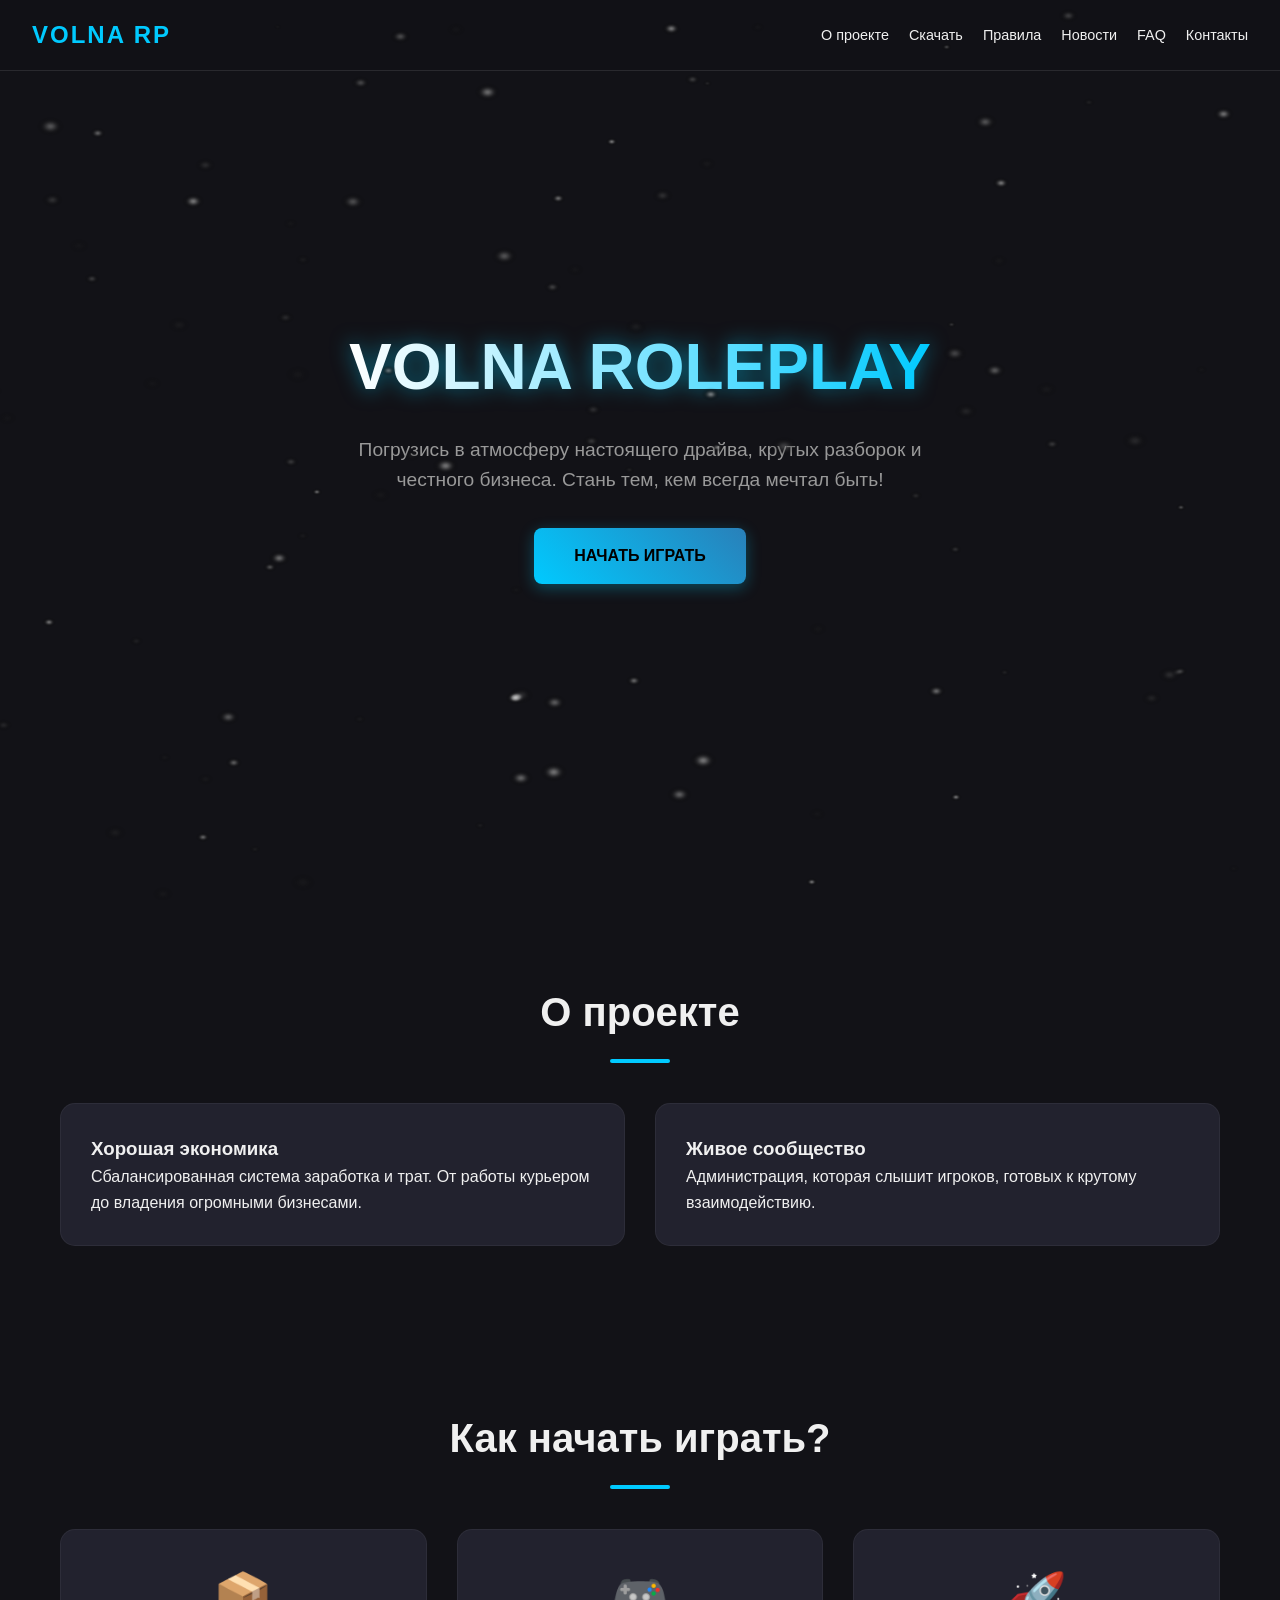
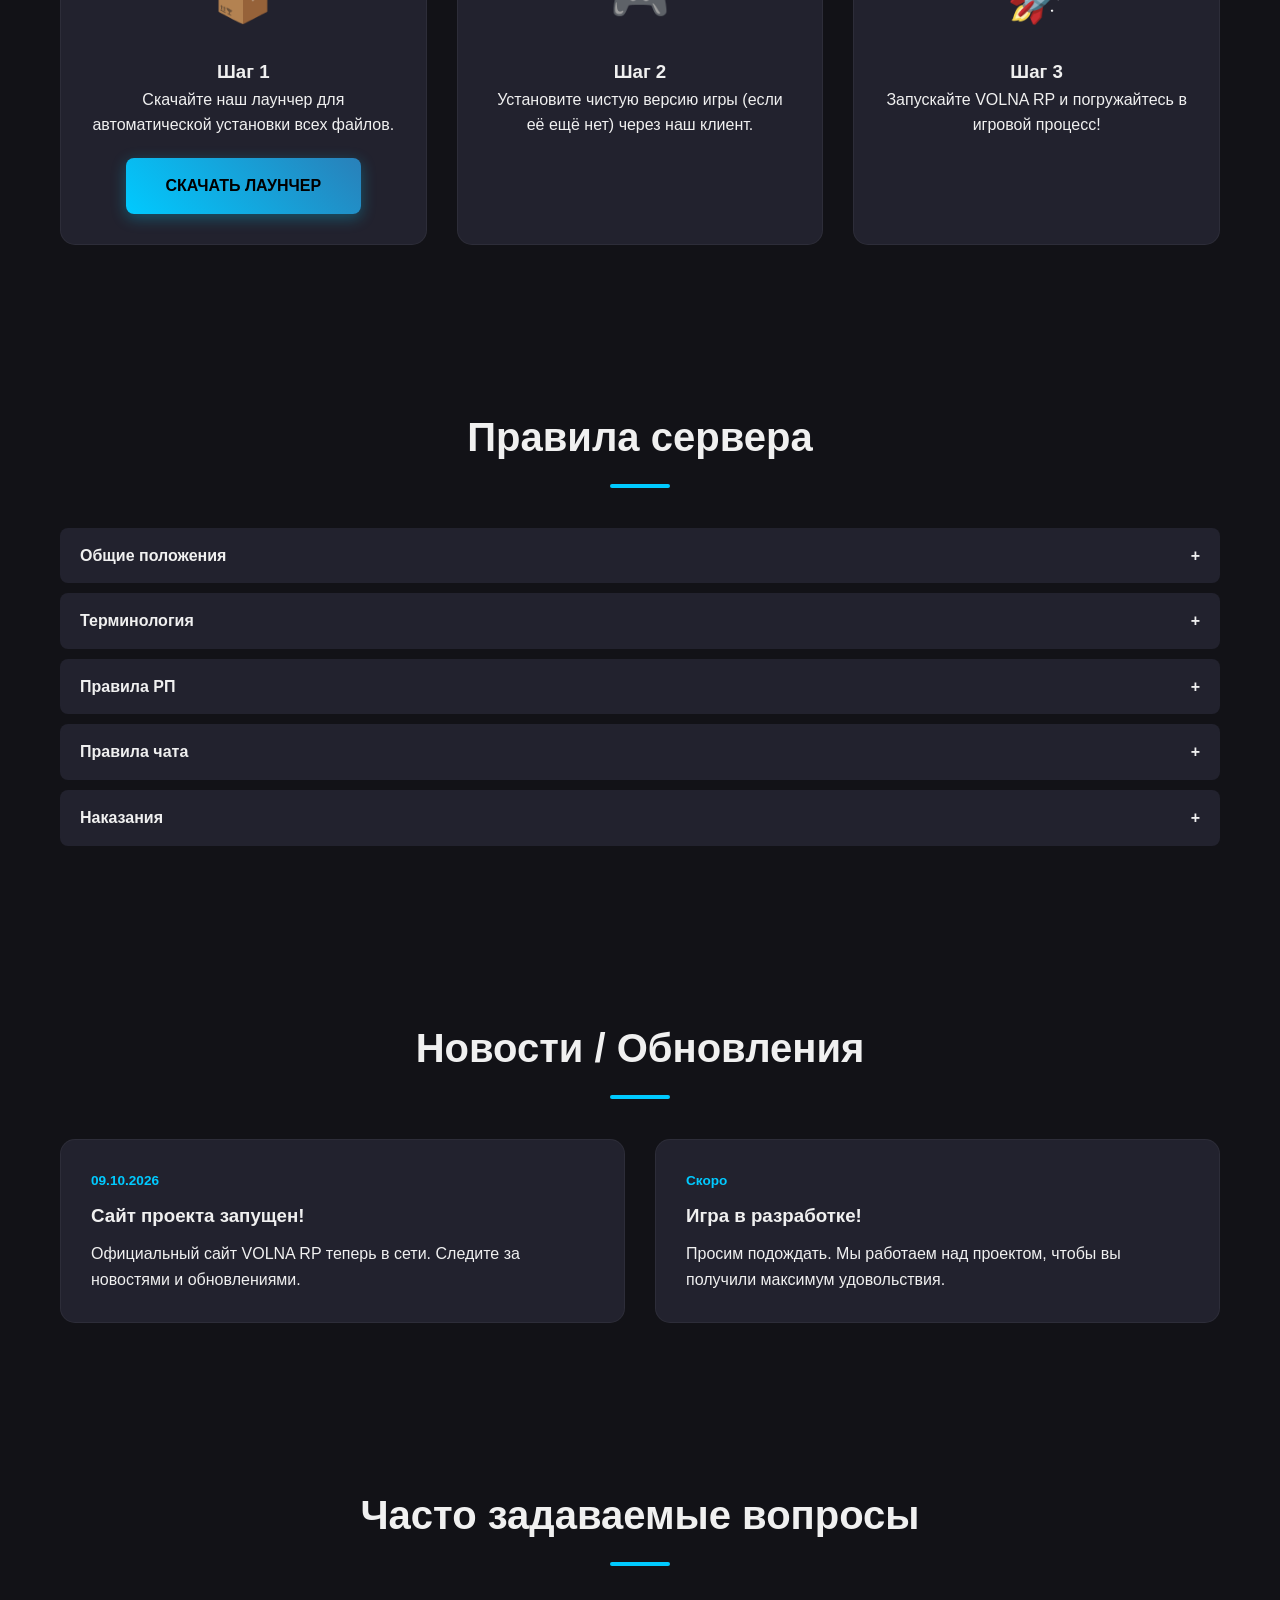
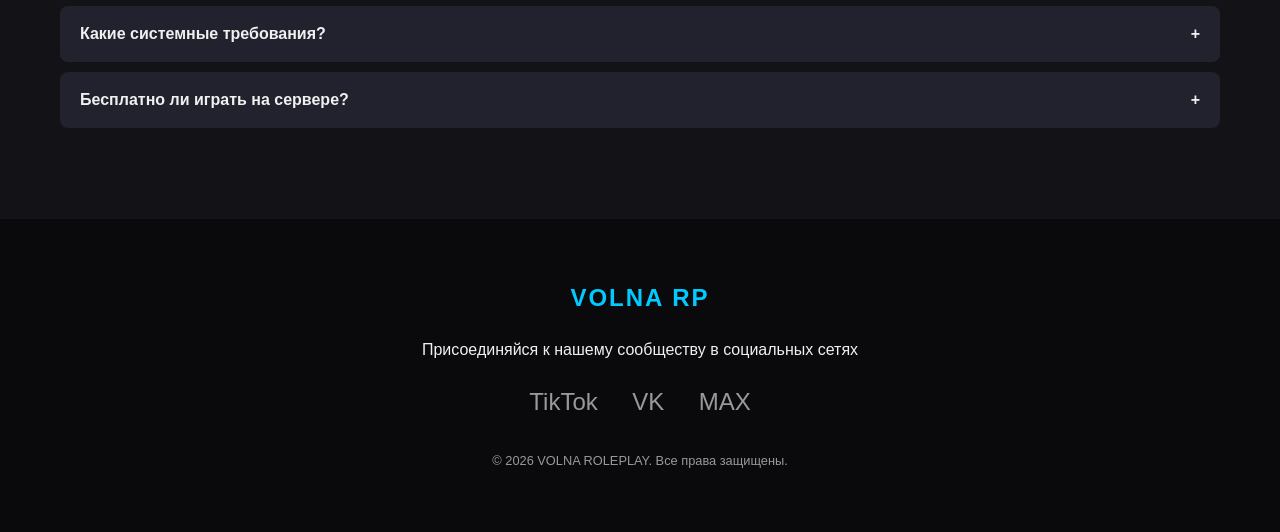
==== index.html @ 34121ea3 "Add files via upload" ====
<html lang="ru">
  <head>
    <link rel="stylesheet" href="style.css">
    <meta charset="UTF-8" />
    <meta name="viewport" content="width=device-width, initial-scale=1.0" />
    <title>VOLNA RP — Твой путь в мире RolePlay</title>
  </head>
  <body>
    <nav>
      <div class="nav-container">
        <a href="#" class="logo">VOLNA RP</a>
        <div class="nav-links">
          <a href="#about">О проекте</a>
          <a href="#download">Скачать</a>
          <a href="#rules">Правила</a>
          <a href="#news">Новости</a>
          <a href="#faq">FAQ</a>
          <a href="#contacts">Контакты</a>
        </div>
      </div>
    </nav>

    <section class="hero">
      <h1>VOLNA ROLEPLAY</h1>
      <p>
        Погрузись в атмосферу настоящего драйва, крутых разборок и
        честного бизнеса. Стань тем, кем всегда мечтал быть!
      </p>
      <div style="display: flex; gap: 20px;">
        <a href="#download" class="btn btn-primary">Начать играть</a>
      </div>
    </section>

    <section id="about">
      <h2>О проекте</h2>
      <div class="grid">
       <div class="card">
          <h3>Хорошая экономика</h3>
          <p>
            Сбалансированная система заработка и трат. От работы курьером до
            владения огромными бизнесами.
          </p>
        </div>
        <div class="card">
          <h3>Живое сообщество</h3>
          <p>
            Администрация, которая слышит игроков,
            готовых к крутому взаимодействию.
          </p>
        </div>
      </div>
    </section>

    <section id="download">
      <h2>Как начать играть?</h2>
      <div class="grid">
        <div class="card" style="text-align: center;">
          <div style="font-size: 3rem; margin-bottom: 20px;">📦</div>
          <h3>Шаг 1</h3>
          <p>Скачайте наш лаунчер для автоматической установки всех файлов.</p>
          <a href="#" class="btn btn-primary" style="margin-top: 20px;"
            >Скачать лаунчер</a
          >
        </div>
        <div class="card" style="text-align: center;">
          <div style="font-size: 3rem; margin-bottom: 20px;">🎮</div>
          <h3>Шаг 2</h3>
          <p>
            Установите чистую версию игры (если её ещё нет) через наш клиент.
          </p>
        </div>
        <div class="card" style="text-align: center;">
          <div style="font-size: 3rem; margin-bottom: 20px;">🚀</div>
          <h3>Шаг 3</h3>
          <p>Запускайте VOLNA RP и погружайтесь в игровой процесс!</p>
        </div>
      </div>
    </section>

    <section id="rules">
    <h2>Правила сервера</h2>

    <!-- ОБЩИЕ ПОЛОЖЕНИЯ -->
    <div class="accordion-item">
        <div class="accordion-header" onclick="toggleAccordion(this)">
            Общие положения <span>+</span>
        </div>
        <div class="accordion-content">
            <p>1. Запрещено использование стороннего ПО, дающего преимущество.</p>
            <p>2. Уважительное отношение к другим игрокам обязательно.</p>
            <p>3. Запрещено читерство (читы, скрипты, макросы).</p>
            <p>4. Запрещён обход бана.</p>
            <p>5. Запрещена реклама других серверов.</p>
            <p>6. Запрещён обман администрации.</p>
            <p>7. Запрещён слив личных данных игроков.</p>
            <p>8. Запрещено использование багов (багоюз).</p>
            <p>9. Запрещён фейк администрации.</p>
            <p>10. Запрещено оскорбление администрации.</p>
        </div>
    </div>

    <!-- ТЕРМИНОЛОГИЯ -->
    <div class="accordion-item">
        <div class="accordion-header" onclick="toggleAccordion(this)">
            Терминология <span>+</span>
        </div>
        <div class="accordion-content">
            <p><b>RP (RolePlay)</b> — игра по ролям, отыгрывание персонажа.</p>
            <p><b>DM (Deathmatch)</b> — убийство без РП-причины.</p>
            <p><b>DB (DriveBy)</b> — убийство из машины.</p>
            <p><b>SK (Spawn Kill)</b> — убийство на спавне.</p>
            <p><b>TK (Team Kill)</b> — убийство своих по фракции.</p>
            <p><b>RK (Revenge Kill)</b> — месть после смерти (запрещено).</p>
            <p><b>MG (Meta Gaming)</b> — использование информации, которой персонаж не знает.</p>
            <p><b>PG (Power Gaming)</b> — действия, невозможные в реальной жизни.</p>
            <p><b>IC (In Character)</b> — от лица персонажа.</p>
            <p><b>OOC (Out Of Character)</b> — от лица игрока.</p>
            <p><b>ГМ (God Mode)</b> — режим бессмертия (чит).</p>
            <p><b>БХ (Bunny Hop)</b> — прыжки для ускорения (чит).</p>
            <p><b>Фаст-Сват</b> — быстрый вход в здание (запрещено).</p>
            <p><b>Спавн</b> — место появления игрока.</p>
            <p><b>Скин</b> — внешний вид персонажа.</p>
            <p><b>Чекпоинт</b> — метка на карте.</p>
            <p><b>Пикап</b> — объект для подбора предметов.</p>
            <p><b>Биндер</b> — программа для быстрого ввода команд.</p>
            <p><b>Фракция</b> — организация (МВД, мэрия, больница, банда).</p>
            <p><b>Бизнес</b> — коммерческий объект (магазин, заправка).</p>
            <p><b>Нон-РП</b> — действие, не соответствующее роли.</p>
            <p><b>АФК (AFK)</b> — отошёл от клавиатуры.</p>
            <p><b>Флуд</b> — спам сообщениями в чат.</p>
            <p><b>Кэмп</b> — убийство с одного места (запрещено).</p>
            <p><b>Тим</b> — команда, группа игроков.</p>
            <p><b>Краш</b> — вылет игры.</p>
            <p><b>Лаг</b> — зависание, тормоза.</p>
            <p><b>Баг</b> — ошибка в игре/моде.</p>
        </div>
    </div>

    <!-- ПРАВИЛА РП -->
    <div class="accordion-item">
        <div class="accordion-header" onclick="toggleAccordion(this)">
            Правила РП <span>+</span>
        </div>
        <div class="accordion-content">
            <p>1. Запрещён DM (убийство без причины).</p>
            <p>2. Запрещён DB (убийство из машины).</p>
            <p>3. Запрещён SK (убийство на спавне).</p>
            <p>4. Запрещён TK (убийство своих).</p>
            <p>5. Запрещён RK (месть после смерти).</p>
            <p>6. Запрещён MG (использование внеигровой информации).</p>
            <p>7. Запрещён PG (невозможные действия).</p>
            <p>8. Запрещён Фаст-Сват.</p>
            <p>9. Запрещён багоюз.</p>
            <p>10. Запрещено неадекватное поведение.</p>
        </div>
    </div>

    <!-- ПРАВИЛА ЧАТА -->
    <div class="accordion-item">
        <div class="accordion-header" onclick="toggleAccordion(this)"
        >Правила чата <span>+</span>
        </div>
        <div class="accordion-content">
            <p>1. Запрещен спам, флуд и оскорбление родных в любых видах чатов.</p>
            <p>2. Запрещён капс (крик).</p>
            <p>3. Запрещено оскорбление по национальности.</p>
            <p>4. Запрещён флуд смайлами.</p>
            <p>5. Запрещена реклама.</p>
            <p>6. Запрещены угрозы в реале.</p>
            <p>7. Запрещён спам командами.</p>
        </div>
    </div>

    <!-- НАКАЗАНИЯ -->
    <div class="accordion-item">
        <div class="accordion-header" onclick="toggleAccordion(this)">
            Наказания <span>+</span>
        </div>
        <div class="accordion-content">
            <p>1. Предупреждение — устное.</p>
            <p>2. Мут — 10-60 минут.</p>
            <p>3. Кик — с сервера.</p>
            <p>4. Бан — 1-30 дней.</p>
            <p>5. Перманентный бан — навсегда.</p>
        </div>
    </div>

</section>

  <section id="news">
    <h2>Новости / Обновления</h2>
    <div class="grid">
        <div class="card" style="text-align: left;">
            <span style="color: var(--primary); font-size: 0.85rem; font-weight: 600;">09.10.2026</span>
            <h3 style="margin: 10px 0;">Сайт проекта запущен!</h3>
            <p>Официальный сайт VOLNA RP теперь в сети. Следите за новостями и обновлениями.</p>
        </div>
        <div class="card" style="text-align: left;">
            <span style="color: var(--primary); font-size: 0.85rem; font-weight: 600;">Скоро</span>
            <h3 style="margin: 10px 0;">Игра в разработке!</h3>
            <p>Просим подождать. Мы работаем над проектом, чтобы вы получили максимум удовольствия.</p>
        </div>
    </div>
</section>

    <section id="faq">
      <h2>Часто задаваемые вопросы</h2>
      <div class="accordion-item">
        <div class="accordion-header" onclick="toggleAccordion(this)">
          Какие системные требования? <span>+</span>
        </div>
        <div class="accordion-content">
          Минимум: 8GB RAM, GTX 660, i3-4130. Рекомендуем SSD для быстрой
          прогрузки текстур.
        </div>
      </div>
      <div class="accordion-item">
        <div class="accordion-header" onclick="toggleAccordion(this)">
          Бесплатно ли играть на сервере? <span>+</span>
        </div>
        <div class="accordion-content">
          Да, игра полностью бесплатна. Вы можете приобретать косметические
          предметы в магазине по желанию.
        </div>
      </div>
    </section>

    <footer id="contacts">
      <div class="logo" style="justify-content: center; margin-bottom: 20px;">
        VOLNA RP
      </div>
      <p>Присоединяйся к нашему сообществу в социальных сетях</p>
    <div class="social-links">
    <a href="https://www.tiktok.com/@vernus_v_2027_godyy" target="_blank">TikTok</a>
    <a href="https://vk.ru/volnaroleplay" target="_blank">VK</a>
    <a href="https://max.ru/join/1e6qnVXTSYvsPzFJ7mGK5bkJDLGwbhzgByHM9g1lido" target="_blank">MAX</a>
    </div>
      <p style="color: var(--text-muted); font-size: 0.8rem; margin-top: 30px;">
        &copy; 2026 VOLNA ROLEPLAY. Все права защищены.
      </p>
    </footer>
    <script src="script.js"></script>
    <script src="snow.js"></script>
    <!--<script src="rain.js"></script> -->
  </body>
</html>
---- style.css ----
:root {
        --primary: #00caff;
        --secondary: #2980b9;
        --bg: #121217;
        --card-bg: #22222e;
        --text: #f0f0f0;
        --text-muted: #999;
        --accent: #00caff;
      }

      * {
        margin: 0;
        padding: 0;
        box-sizing: border-box;
        font-family: 'Segoe UI', Roboto, Helvetica, Arial, sans-serif;
      }

      body {
        background-color: var(--bg);
        color: var(--text);
        line-height: 1.6;
        overflow-x: hidden;
      }

      /* Navigation */
      nav {
        position: fixed;
        top: 0;
        width: 100%;
        background: rgba(18, 18, 23, 0.95);
        backdrop-filter: blur(8px);
        z-index: 1000;
        border-bottom: 1px solid rgba(255, 255, 255, 0.1);
      }

      .nav-container {
        max-width: 100%;
        margin: 0 auto;
        display: flex;
        justify-content: space-between;
        align-items: center;
        padding: 1rem 2rem;
      }

      .logo {
        font-size: 1.5rem;
        font-weight: 800;
        text-transform: uppercase;
        letter-spacing: 2px;
        color: var(--primary);
        text-decoration: none;
        display: flex;
        align-items: center;
        gap: 10px;
      }

      .nav-links {
        display: flex;
        gap: 20px;
      }

      .nav-links a {
        color: var(--text);
        text-decoration: none;
        font-size: 0.9rem;
        font-weight: 500;
        transition: color 0.3s;
      }

      .nav-links a:hover {
        color: var(--primary);
      }

      /* Hero Section */
      .hero {
        height: 100vh;
        background: linear-gradient(rgba(18, 18, 23, 0.7), rgba(18, 18, 23, 0.9)), url('https://i.postimg.cc/g2sJn29m/IMG-20261010-164825.jpg');
        background-size: cover;
        background-position: center;
        display: flex;
        flex-direction: column;
        justify-content: center;
        align-items: center;
        text-align: center;
        padding: 0 20px;
      }

      .hero h1 {
        font-size: 4rem;
        margin-bottom: 1rem;
        text-transform: uppercase;
        background: linear-gradient(to right, #fff, var(--primary));
        -webkit-background-clip: text;
        -webkit-text-fill-color: transparent;
        filter: drop-shadow(0 0 10px rgba(0, 210, 255, 0.5));
      }

      .hero p {
        font-size: 1.2rem;
        max-width: 600px;
        color: var(--text-muted);
        margin-bottom: 2rem;
      }

      .btn {
        padding: 15px 40px;
        border-radius: 8px;
        text-decoration: none;
        font-weight: 700;
        text-transform: uppercase;
        transition: all 0.3s;
        cursor: pointer;
        border: none;
        display: inline-block;
      }

      .btn-primary {
        background: linear-gradient(45deg, var(--primary), var(--secondary));
        color: #000000;
        box-shadow: 0 4px 15px rgba(0, 210, 255, 0.3);
      }

      .btn-primary:hover {
        transform: translateY(-3px);
        box-shadow: 0 6px 20px rgba(0, 210, 255, 0.5);
      }

      /* Sections */
      section {
        padding: 80px 20px;
        max-width: 1200px;
        margin: 0 auto;
      }

      h2 {
        font-size: 2.5rem;
        margin-bottom: 40px;
        text-align: center;
        position: relative;
      }

      h2::after {
        content: '';
        display: block;
        width: 60px;
        height: 4px;
        background: var(--primary);
        margin: 15px auto 0;
        border-radius: 2px;
      }

      /* Grid Layouts */
      .grid {
        display: grid;
        grid-template-columns: repeat(auto-fit, minmax(300px, 1fr));
        gap: 30px;
      }

      .card {
        background: var(--card-bg);
        padding: 30px;
        border-radius: 15px;
        border: 1px solid rgba(255, 255, 255, 0.05);
        transition: transform 0.3s;
      }

      .card:hover {
        transform: translateY(-5px);
        border-color: var(--primary);
      }

      /* Registration Form */
      .form-container {
        max-width: 500px;
        margin: 0 auto;
        background: var(--card-bg);
        padding: 40px;
        border-radius: 15px;
      }

      .form-group {
        margin-bottom: 20px;
      }

      .form-group label {
        display: block;
        margin-bottom: 8px;
        color: var(--text-muted);
      }

      .form-group input {
        width: 100%;
        padding: 12px;
        background: #252530;
        border: 1px solid rgba(255, 255, 255, 0.1);
        border-radius: 8px;
        color: #fff;
        outline: none;
      }

      .form-group input:focus {
        border-color: var(--primary);
      }

      /* Rules & FAQ */
      .accordion-item {
        margin-bottom: 10px;
        background: var(--card-bg);
        border-radius: 8px;
        overflow: hidden;
      }

      .accordion-header {
        padding: 15px 20px;
        cursor: pointer;
        font-weight: 600;
        display: flex;
        justify-content: space-between;
        align-items: center;
      }

      .accordion-content {
        padding: 0 20px;
        max-height: 0;
        overflow: hidden;
        transition: max-height 0.3s ease-out, padding 0.3s;
        color: var(--text-muted);
      }

      .accordion-item.active .accordion-content {
        max-height: 2000px;
        padding: 15px 20px;
      }

      /* Footer */
      footer {
        background: #0a0a0d;
        padding: 60px 20px;
        text-align: center;
        border-top: 1px solid rgba(255, 255, 255, 0.05);
      }

      .social-links {
        margin: 20px 0;
      }

      .social-links a {
        color: var(--text-muted);
        font-size: 1.5rem;
        margin: 0 15px;
        text-decoration: none;
        transition: color 0.3s;
      }

      .social-links a:hover {
        color: var(--primary);
      }

      /* Responsive */
      @media (max-width: 768px) {
        .nav-links { display: none; }
        .hero h1 { font-size: 2.5rem; }
      }
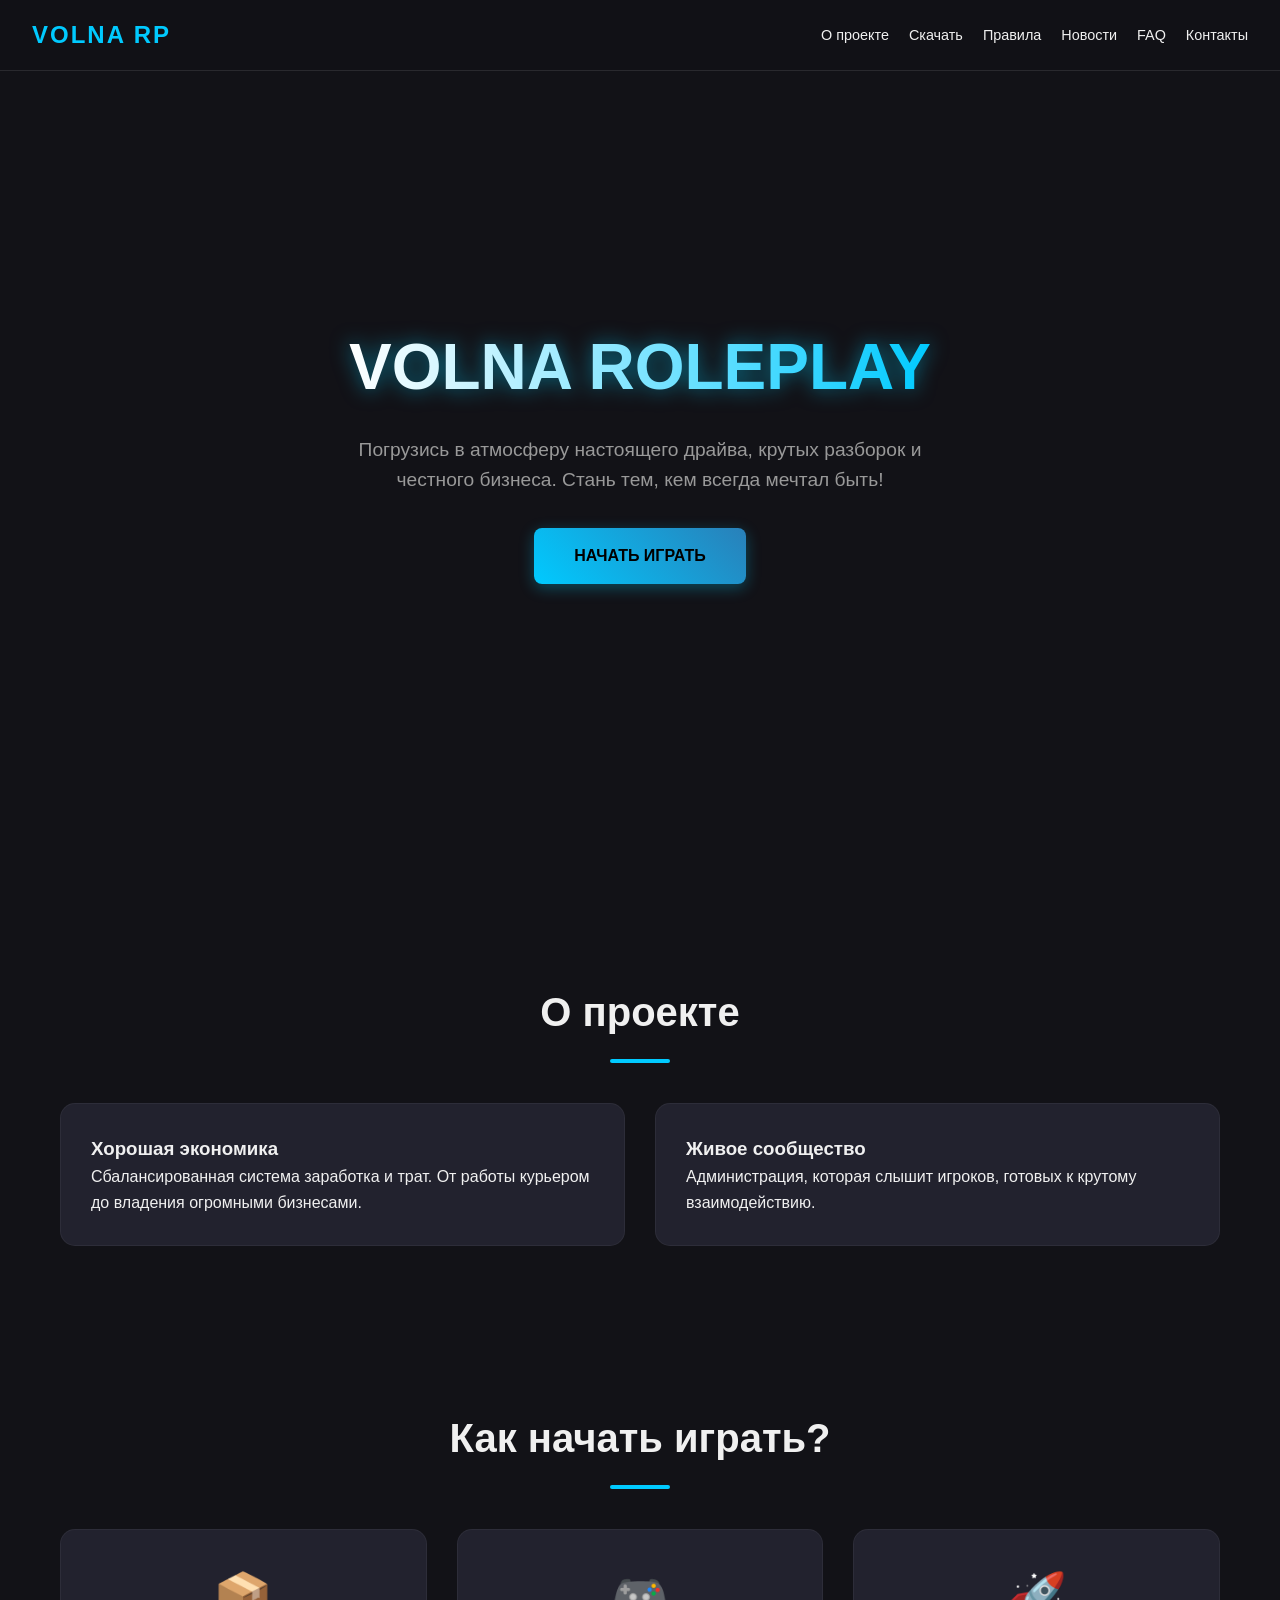
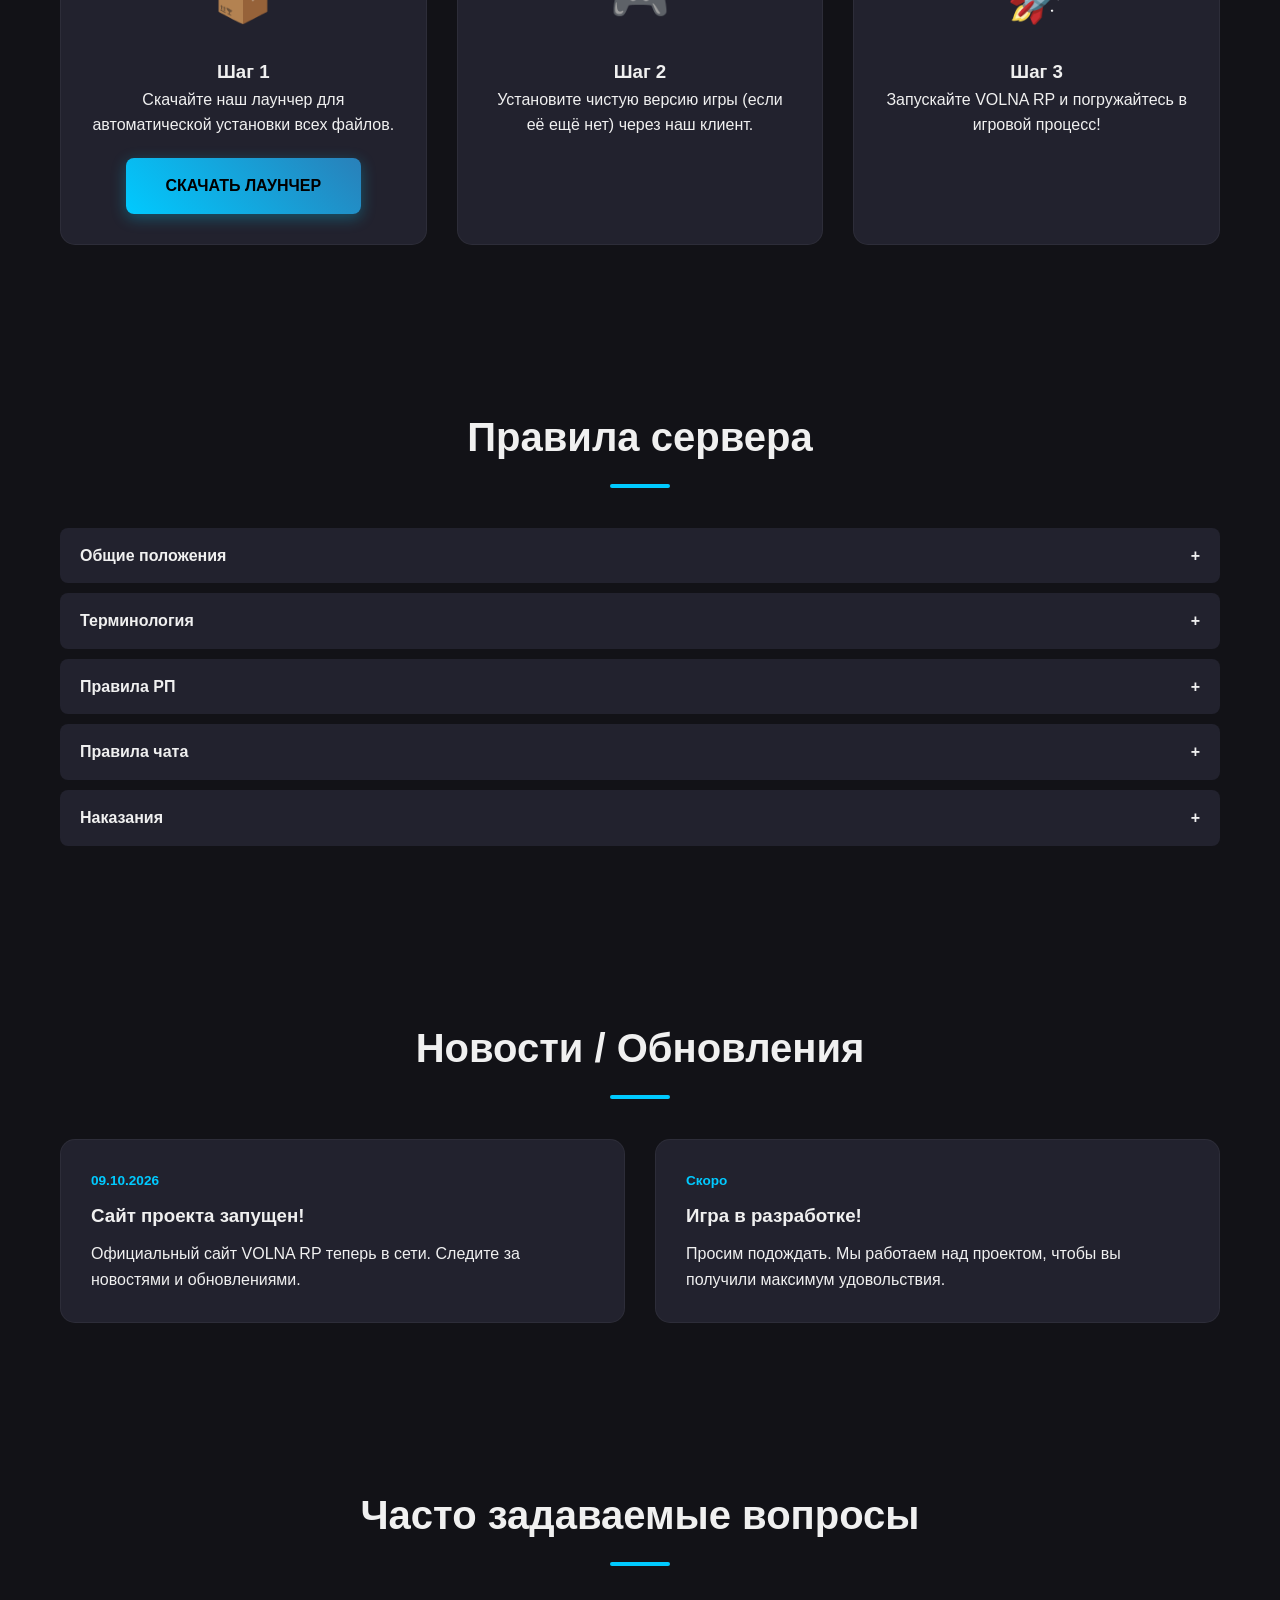
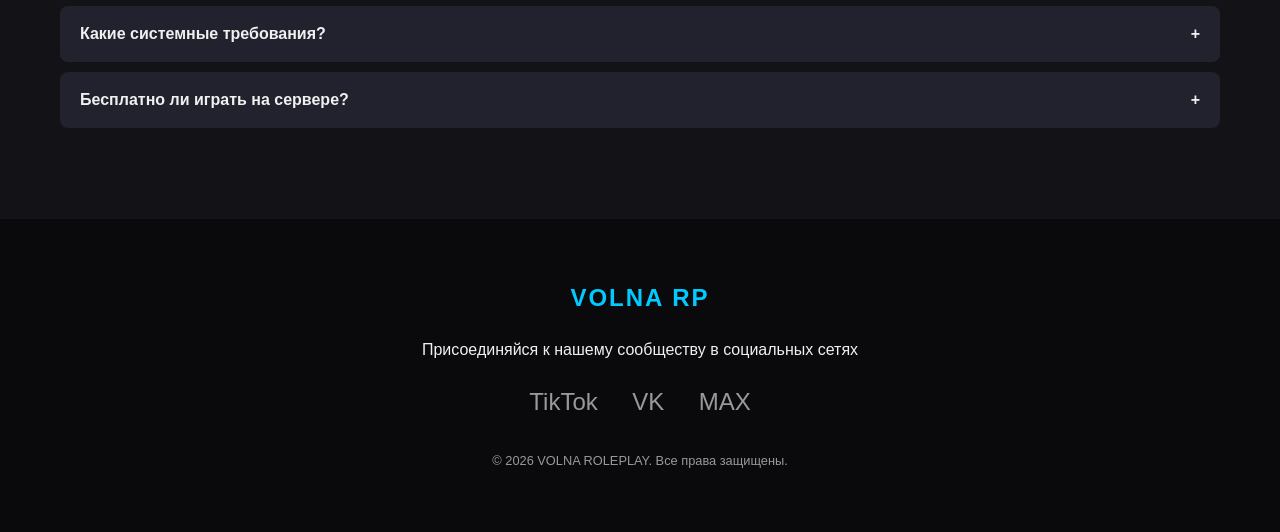
==== commit c73ac691: "Add files via upload" ====
--- a/index.html
+++ b/index.html
@@ -240,7 +240,7 @@
       </p>
     </footer>
     <script src="script.js"></script>
-    <script src="snow.js"></script>
+    <!--<script src="snow.js"></script> -->
     <!--<script src="rain.js"></script> -->
   </body>
 </html>
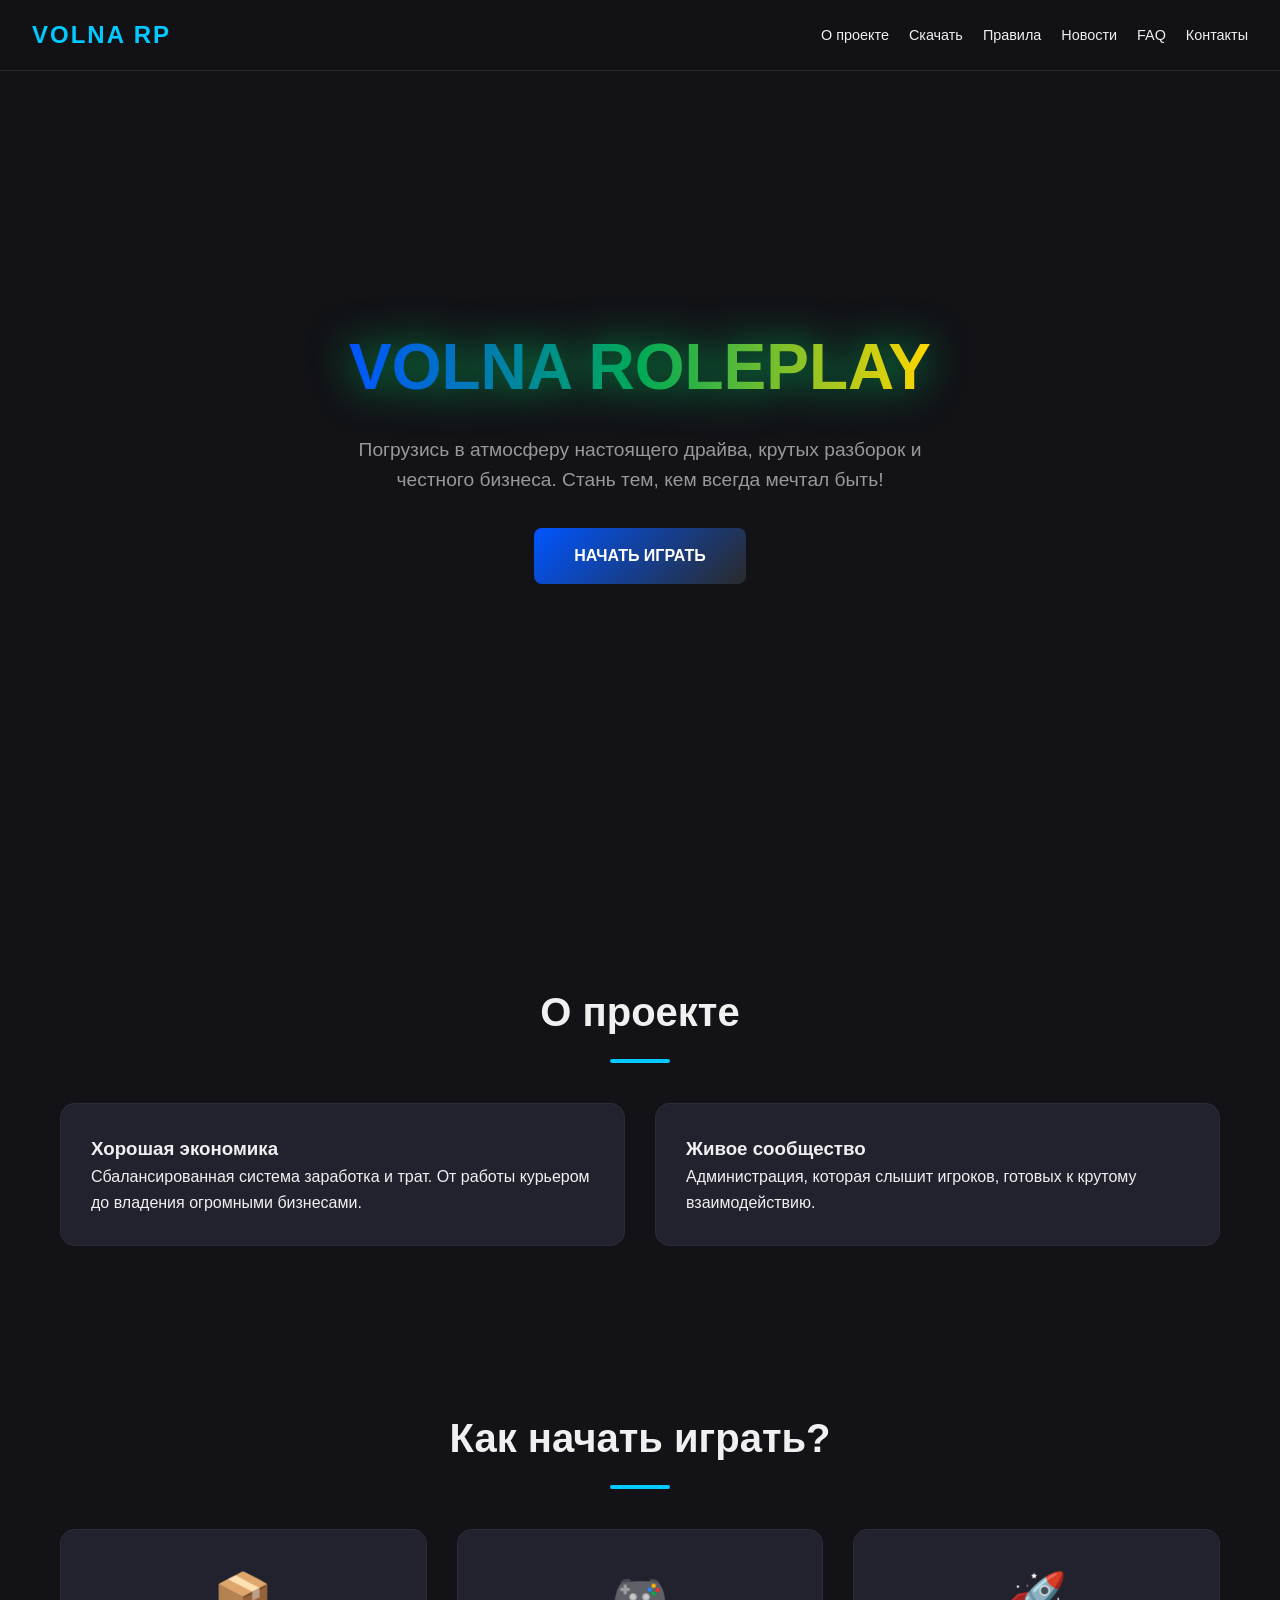
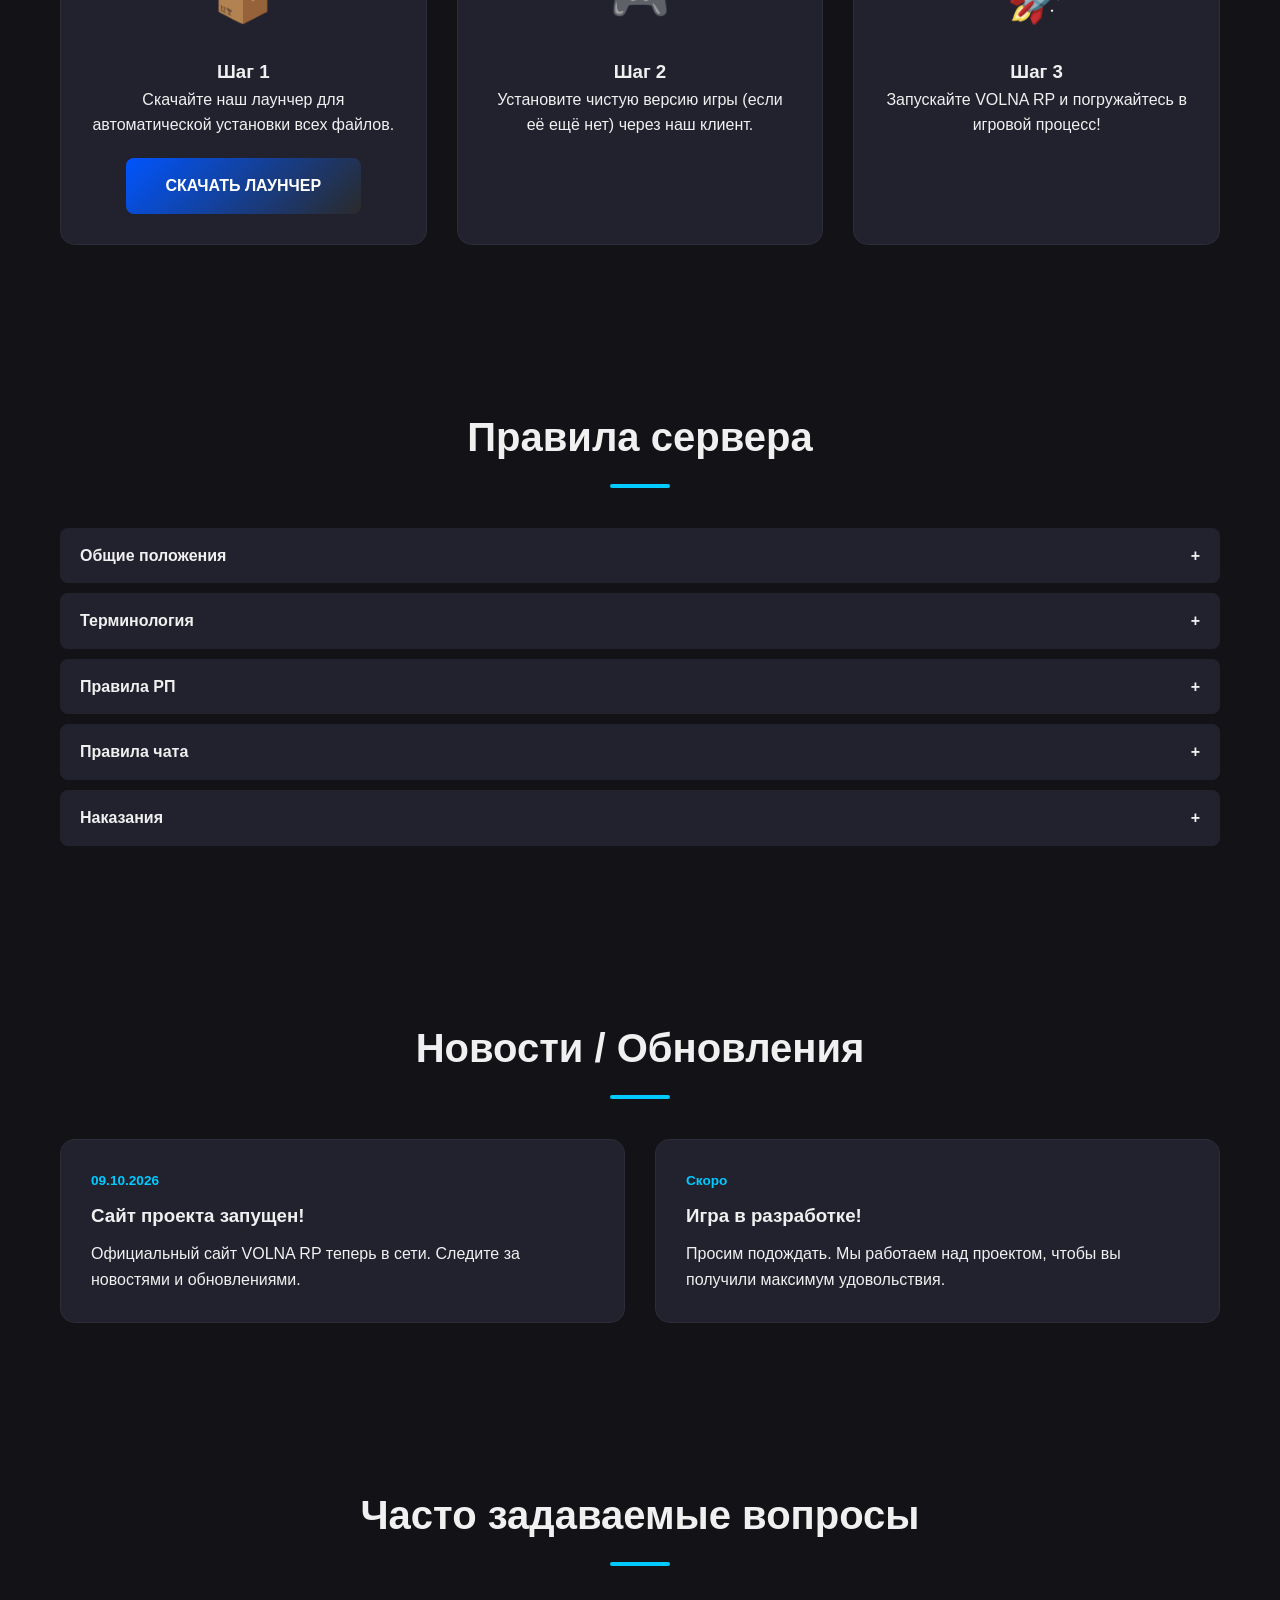
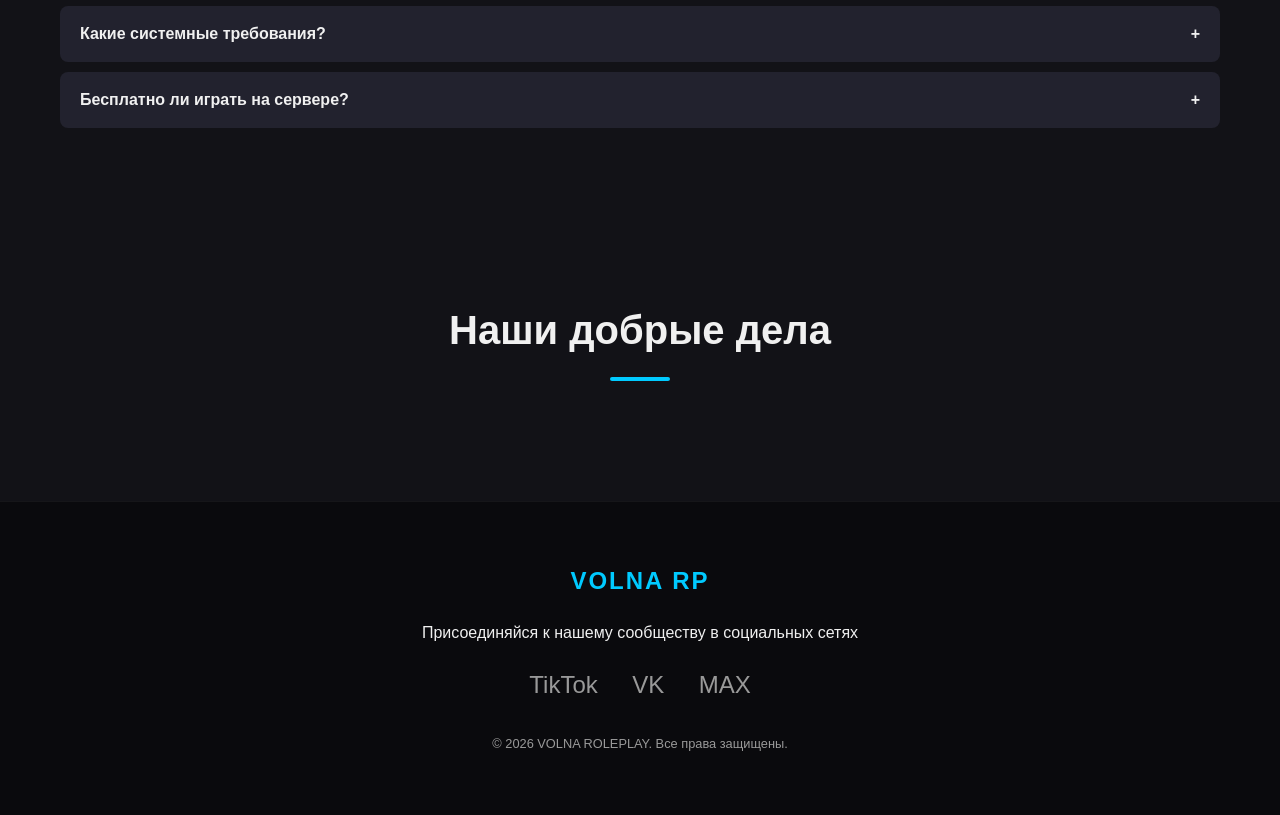
==== commit c2240fbf: "Add files via upload" ====
--- a/index.html
+++ b/index.html
@@ -27,7 +27,7 @@
         честного бизнеса. Стань тем, кем всегда мечтал быть!
       </p>
       <div style="display: flex; gap: 20px;">
-        <a href="#download" class="btn btn-primary">Начать играть</a>
+        <a href="#download" class="btn-primary" style="animation: glowPulse 1s infinite !important;">Начать играть</a>
       </div>
     </section>
 
@@ -58,7 +58,7 @@
           <div style="font-size: 3rem; margin-bottom: 20px;">📦</div>
           <h3>Шаг 1</h3>
           <p>Скачайте наш лаунчер для автоматической установки всех файлов.</p>
-          <a href="#" class="btn btn-primary" style="margin-top: 20px;"
+          <a href="#" class="btn-primary" style="margin-top: 20px;"
             >Скачать лаунчер</a
           >
         </div>
@@ -225,6 +225,12 @@
       </div>
     </section>
 
+    <!-- Раздел с отчетами -->
+    <section id="reports" class="fade-in">
+      <h2>Наши добрые дела</h2>
+      <div id="publicGallery" class="gallery"></div>
+    </section>
+
     <footer id="contacts">
       <div class="logo" style="justify-content: center; margin-bottom: 20px;">
         VOLNA RP
@@ -242,5 +248,43 @@
     <script src="script.js"></script>
     <!--<script src="snow.js"></script> -->
     <!--<script src="rain.js"></script> -->
+    <!-- Модальное окно для просмотра фото -->
+    <!-- Модальное окно для просмотра фото -->
+    <div id="imageModal" style="display: none; position: fixed; top: 0; left: 0; width: 100%; height: 100%; background: rgba(0, 0, 0, 0.95); z-index: 9999; justify-content: center; align-items: center; cursor: zoom-out;" onclick="closeModal()">
+      <img id="modalImg" style="max-width: 90%; max-height: 90%; border-radius: 8px; border: 3px solid #00AA55; box-shadow: 0 0 40px rgba(0, 170, 85, 1), 0 0 80px rgba(0, 170, 85, 0.8);">
+    </div>
+    <!-- Снег -->
+    <div class="snow-container">
+        <div class="snow"></div>
+        <div class="snow"></div>
+        <div class="snow"></div>
+        <div class="snow"></div>
+        <div class="snow"></div>
+        <div class="snow"></div>
+        <div class="snow"></div>
+        <div class="snow"></div>
+        <div class="snow"></div>
+        <div class="snow"></div>
+        <div class="snow"></div>
+        <div class="snow"></div>
+        <div class="snow"></div>
+        <div class="snow"></div>
+        <div class="snow"></div>
+        <div class="snow"></div>
+        <div class="snow"></div>
+        <div class="snow"></div>
+        <div class="snow"></div>
+        <div class="snow"></div>
+        <div class="snow"></div>
+        <div class="snow"></div>
+        <div class="snow"></div>
+        <div class="snow"></div>
+        <div class="snow"></div>
+        <div class="snow"></div>
+        <div class="snow"></div>
+        <div class="snow"></div>
+        <div class="snow"></div>
+        <div class="snow"></div>
+    </div>
   </body>
 </html>
--- a/style.css
+++ b/style.css
@@ -71,28 +71,33 @@
         color: var(--primary);
       }
 
-      /* Hero Section */
       .hero {
-        height: 100vh;
-        background: linear-gradient(rgba(18, 18, 23, 0.7), rgba(18, 18, 23, 0.9)), url('https://i.postimg.cc/g2sJn29m/IMG-20261010-164825.jpg');
-        background-size: cover;
-        background-position: center;
-        display: flex;
-        flex-direction: column;
-        justify-content: center;
-        align-items: center;
-        text-align: center;
-        padding: 0 20px;
+         height: 100vh;
+         /* ВОТ ТУТ ВСЁ В ОДНУ СТРОКУ: градиент, затемнение и картинка */
+         background: linear-gradient(to bottom, rgba(18, 18, 23, 0) 60%, rgba(18, 18, 23, 1) 100%), 
+                linear-gradient(rgba(18, 18, 23, 0.8), rgba(18, 18, 23, 0.95)), 
+                url('img/IMG_20261113_185410.jpg') center/cover no-repeat;
+    
+         display: flex;
+         flex-direction: column;
+         justify-content: center;
+         align-items: center;
+         text-align: center;
+         padding: 0 20px;
       }
 
       .hero h1 {
         font-size: 4rem;
         margin-bottom: 1rem;
         text-transform: uppercase;
-        background: linear-gradient(to right, #fff, var(--primary));
+        background: linear-gradient(to right, 
+           #0055FF 0%,    /* Наш синий */
+           #00AA55 50%,   /* Наш зеленый (посередине) */
+           #FFD700 100%   /* Золотой/желтый (в конце) */
+        );
         -webkit-background-clip: text;
         -webkit-text-fill-color: transparent;
-        filter: drop-shadow(0 0 10px rgba(0, 210, 255, 0.5));
+        filter: drop-shadow(0 0 20px rgba(0, 170, 85, 1));
       }
 
       .hero p {
@@ -105,24 +110,7 @@
       .btn {
         padding: 15px 40px;
         border-radius: 8px;
-        text-decoration: none;
         font-weight: 700;
-        text-transform: uppercase;
-        transition: all 0.3s;
-        cursor: pointer;
-        border: none;
-        display: inline-block;
-      }
-
-      .btn-primary {
-        background: linear-gradient(45deg, var(--primary), var(--secondary));
-        color: #000000;
-        box-shadow: 0 4px 15px rgba(0, 210, 255, 0.3);
-      }
-
-      .btn-primary:hover {
-        transform: translateY(-3px);
-        box-shadow: 0 6px 20px rgba(0, 210, 255, 0.5);
       }
 
       /* Sections */
@@ -260,4 +248,173 @@
       @media (max-width: 768px) {
         .nav-links { display: none; }
         .hero h1 { font-size: 2.5rem; }
-      }+      }
+
+      html {
+      scroll-behavior: smooth;
+      }
+
+      /* ==========================================
+      АНИМАЦИЯ ПОЯВЛЕНИЯ
+      ========================================== */
+
+      /* Ключевые кадры (как именно двигается) */
+      @keyframes fadeInUp {
+        from {
+             opacity: 0; /* Прозрачный */
+             transform: translateY(30px); /* Сдвинут вниз на 30px */
+        }
+        to {
+             opacity: 1; /* Непрозрачный */
+             transform: translateY(0); /* Встал на место */
+        }
+      }
+
+      /* Применяем к элементам */
+      .hero h1 {
+         animation: fadeInUp 0.8s ease-out forwards;
+      }
+
+      .hero p {
+         animation: fadeInUp 0.8s ease-out 0.2s forwards; /* Задержка 0.2 сек */
+         opacity: 0; /* Изначально скрыт */
+      }
+
+      .hero .btn {
+         animation: fadeInUp 0.8s ease-out 0.4s forwards; /* Задержка 0.4 сек */
+         opacity: 0; /* Изначально скрыт */
+      }
+
+    /* ==========================================
+    БАЗОВЫЙ СТИЛЬ ДЛЯ ВСЕХ КНОПОК
+    ========================================== */
+    .btn-primary {
+        display: inline-block !important;
+        padding: 15px 40px !important;
+        border-radius: 8px !important;
+        text-decoration: none !important;
+        font-weight: 700 !important;
+        text-transform: uppercase !important;
+        cursor: pointer !important;
+        border: none !important;
+    
+        background: linear-gradient(135deg, #0055FF 0%, #2A2A2A 50%, #00AA55 100%) !important;
+        background-size: 200% 200% !important;
+        color: #FFFFFF !important;
+    
+        /* ПЛАВНЫЙ ПЕРЕХОД ПРИ НАВЕДЕНИИ */
+        transition: background-position 0.4s ease, box-shadow 0.4s ease, transform 0.4s ease !important;
+    }
+
+    /* ==========================================
+       АНИМАЦИЯ ПУЛЬСАЦИИ (КЛЮЧЕВЫЕ КАДРЫ)
+       ========================================== */
+    @keyframes glowPulse {
+        0% {
+            box-shadow: 0 0 10px rgba(0, 170, 85, 0.3);
+        }
+        50% {
+            box-shadow: 0 0 25px rgba(0, 170, 85, 0.8);
+        }
+        100% {
+            box-shadow: 0 0 10px rgba(0, 170, 85, 0.3);
+        }
+    }
+
+       /* ==========================================
+       ПРИМЕНЕНИЕ АНИМАЦИИ
+       ========================================== */
+    /* Кнопка "Начать играть" (быстрая - 1.5 сек) */
+    #btn-start {
+        animation: glowPulse 4s infinite ease-in-out !important;
+    }
+
+    /* Кнопка "Скачать лаунчер" (медленная - 3 сек) */
+    #btn-download {
+        animation: glowPulse 4s infinite ease-in-out !important;
+    }
+
+    /* Если у кнопок нет ID, они будут пульсировать по умолчанию (2 сек) */
+    .btn-primary:not(#btn-start):not(#btn-download) {
+        animation: glowPulse 2s infinite ease-in-out !important;
+    }
+
+    /* ==========================================
+    ПРИ НАВЕДЕНИИ МЫШКИ (ПЛАВНЫЙ ПЕРЕХОД)
+    ========================================== */
+    .btn-primary:hover {
+        /* Останавливаем пульсацию, чтобы не дергалась */
+        animation-play-state: paused !important;
+    
+        /* Сдвигаем градиент (кнопка становится зеленой) */
+        background-position: 100% 100% !important;
+    
+        /* Делаем максимальное свечение */
+        box-shadow: 0 0 30px rgba(0, 170, 85, 1), 0 0 60px rgba(0, 170, 85, 0.6) !important;
+    
+        /* Чуть поднимаем */
+        transform: translateY(-3px) !important;
+      }
+
+      /* ==========================================
+   СНЕГ (ГУСТОЙ И МЯГКИЙ)
+   ========================================== */
+.snow-container {
+    position: fixed;
+    top: 0;
+    left: 0;
+    width: 100%;
+    height: 100%;
+    pointer-events: none;
+    z-index: 9999;
+    overflow: hidden;
+}
+
+.snow {
+    position: absolute;
+    top: -20px;
+    background: white;
+    border-radius: 50%;
+    opacity: 0.6;
+    filter: blur(2px); /* Базовое размытие */
+    animation: fall linear infinite;
+}
+
+@keyframes fall {
+    0% { transform: translateY(-10px) translateX(0); }
+    50% { transform: translateY(50vh) translateX(20px); }
+    100% { transform: translateY(100vh) translateX(-15px); }
+}
+
+/* Настройки для всех 30 снежинок */
+.snow:nth-child(1) { left: 2%; width: 8px; height: 8px; animation-duration: 5s; filter: blur(2px); }
+.snow:nth-child(2) { left: 5%; width: 5px; height: 5px; animation-duration: 8s; filter: blur(4px); }
+.snow:nth-child(3) { left: 8%; width: 10px; height: 10px; animation-duration: 6s; filter: blur(1px); }
+.snow:nth-child(4) { left: 11%; width: 7px; height: 7px; animation-duration: 9s; filter: blur(3px); }
+.snow:nth-child(5) { left: 14%; width: 9px; height: 9px; animation-duration: 5.5s; filter: blur(2px); }
+.snow:nth-child(6) { left: 17%; width: 6px; height: 6px; animation-duration: 10s; filter: blur(5px); }
+.snow:nth-child(7) { left: 20%; width: 11px; height: 11px; animation-duration: 7s; filter: blur(1.5px); }
+.snow:nth-child(8) { left: 23%; width: 8px; height: 8px; animation-duration: 8.5s; filter: blur(3px); }
+.snow:nth-child(9) { left: 26%; width: 12px; height: 12px; animation-duration: 6s; filter: blur(1px); }
+.snow:nth-child(10) { left: 29%; width: 5px; height: 5px; animation-duration: 9.5s; filter: blur(4px); }
+.snow:nth-child(11) { left: 32%; width: 9px; height: 9px; animation-duration: 7s; filter: blur(2px); }
+.snow:nth-child(12) { left: 35%; width: 10px; height: 10px; animation-duration: 8s; filter: blur(1px); }
+.snow:nth-child(13) { left: 38%; width: 7px; height: 7px; animation-duration: 6.5s; filter: blur(3px); }
+.snow:nth-child(14) { left: 41%; width: 8px; height: 8px; animation-duration: 9s; filter: blur(2px); }
+.snow:nth-child(15) { left: 44%; width: 6px; height: 6px; animation-duration: 7.5s; filter: blur(4px); }
+.snow:nth-child(16) { left: 47%; width: 11px; height: 11px; animation-duration: 5s; filter: blur(1.5px); }
+.snow:nth-child(17) { left: 50%; width: 9px; height: 9px; animation-duration: 8s; filter: blur(2px); }
+.snow:nth-child(18) { left: 53%; width: 5px; height: 5px; animation-duration: 10s; filter: blur(5px); }
+.snow:nth-child(19) { left: 56%; width: 10px; height: 10px; animation-duration: 6s; filter: blur(1px); }
+.snow:nth-child(20) { left: 59%; width: 8px; height: 8px; animation-duration: 9.5s; filter: blur(3px); }
+.snow:nth-child(21) { left: 62%; width: 12px; height: 12px; animation-duration: 7s; filter: blur(1px); }
+.snow:nth-child(22) { left: 65%; width: 7px; height: 7px; animation-duration: 8.5s; filter: blur(2px); }
+.snow:nth-child(23) { left: 68%; width: 9px; height: 9px; animation-duration: 5.5s; filter: blur(3px); }
+.snow:nth-child(24) { left: 71%; width: 6px; height: 6px; animation-duration: 9s; filter: blur(4px); }
+.snow:nth-child(25) { left: 74%; width: 11px; height: 11px; animation-duration: 6.5s; filter: blur(1.5px); }
+.snow:nth-child(26) { left: 77%; width: 8px; height: 8px; animation-duration: 8s; filter: blur(2px); }
+.snow:nth-child(27) { left: 80%; width: 10px; height: 10px; animation-duration: 7.5s; filter: blur(1px); }
+.snow:nth-child(28) { left: 83%; width: 5px; height: 5px; animation-duration: 10s; filter: blur(5px); }
+.snow:nth-child(29) { left: 86%; width: 9px; height: 9px; animation-duration: 9.5s; filter: blur(2px); }
+.snow:nth-child(30) { left: 89%; width: 7px; height: 7px; animation-duration: 6s; filter: blur(3px); }
+/* Остальные 10% экрана (от 89% до 100%) оставим пустыми, чтобы снег не был слишком плотным */
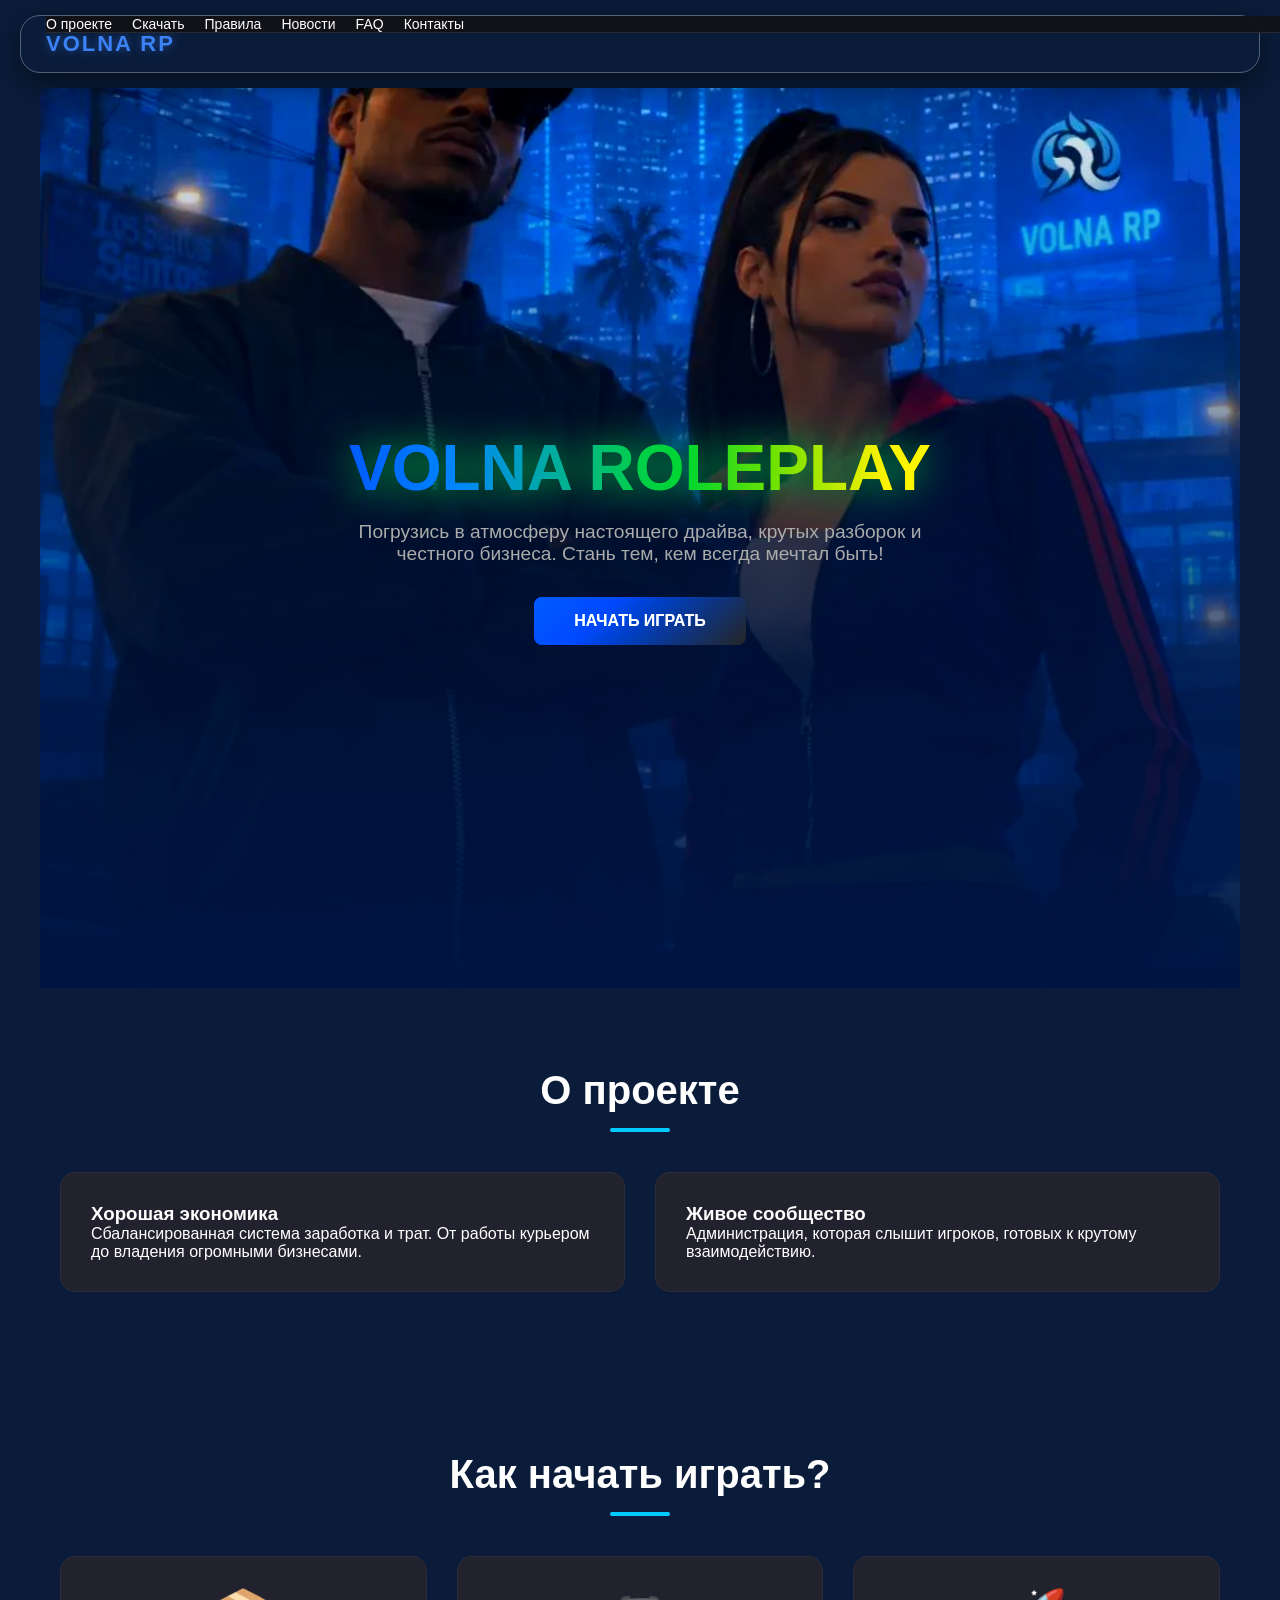
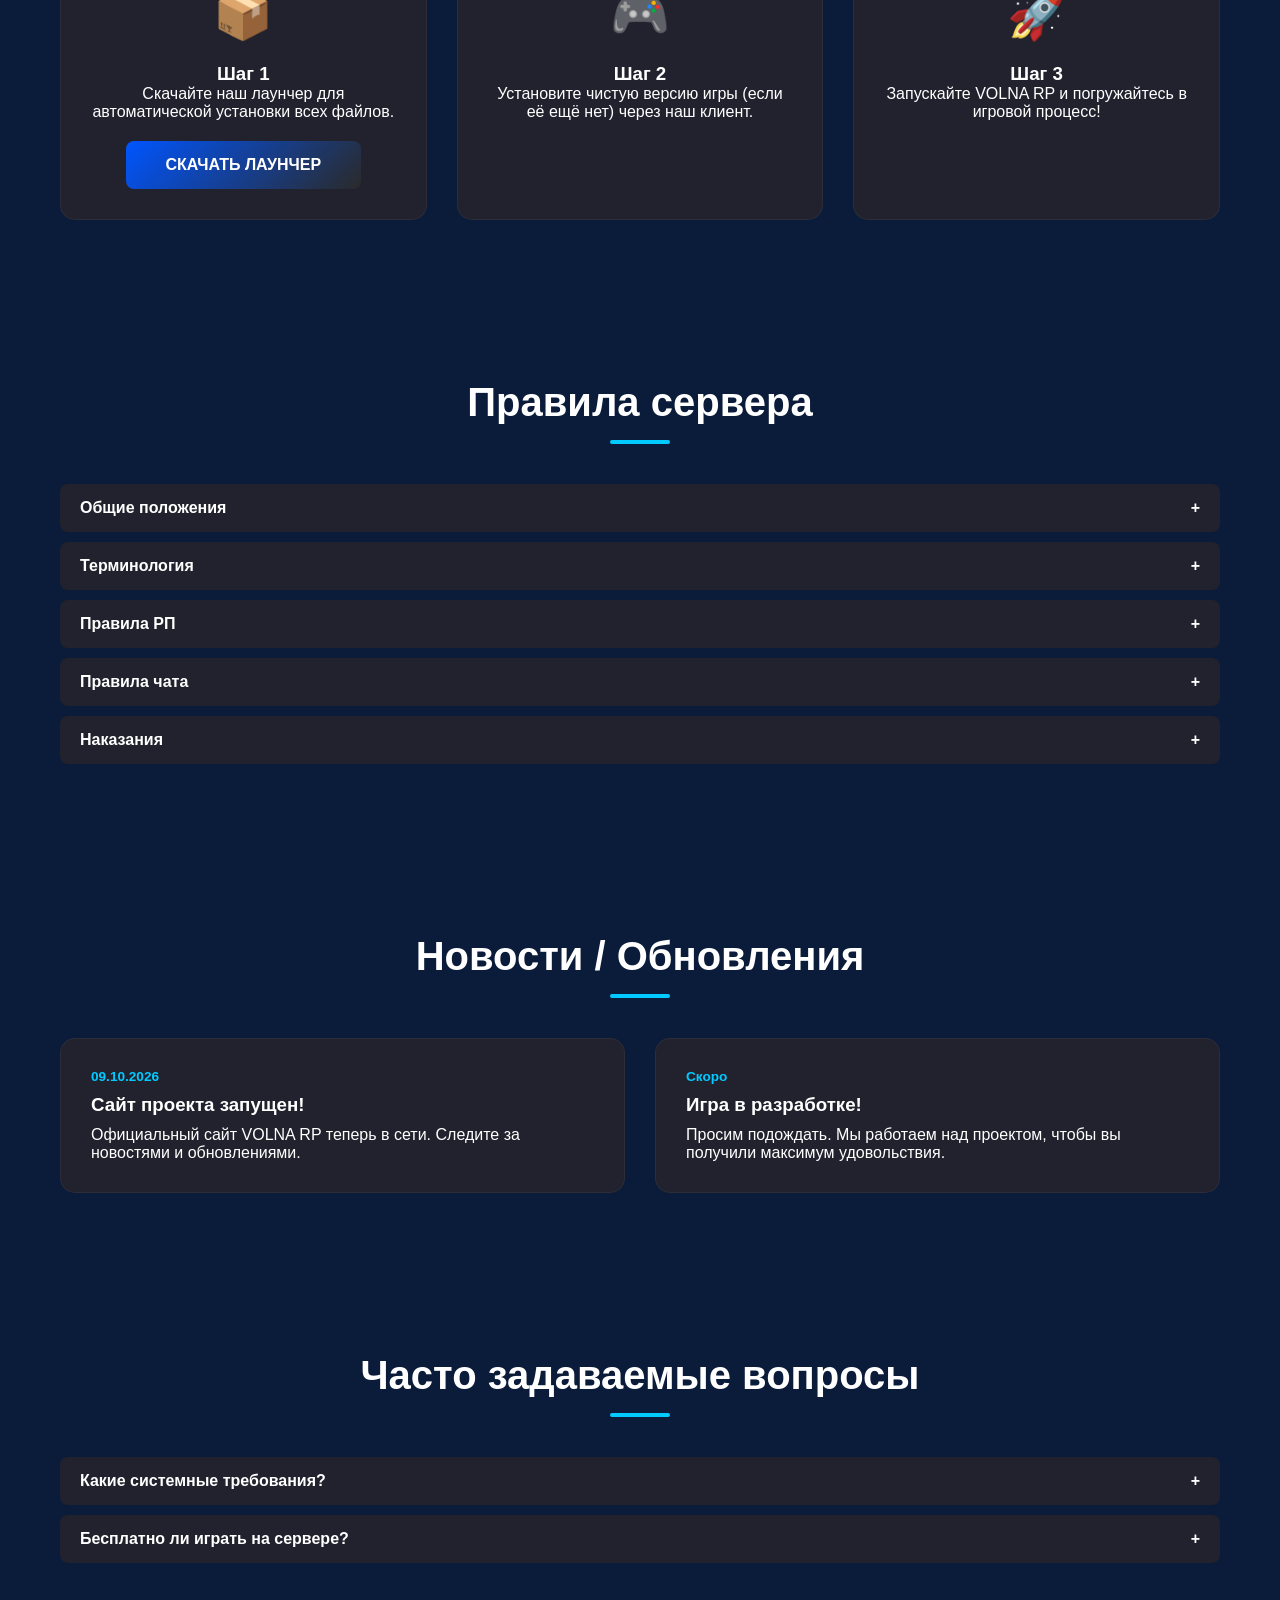
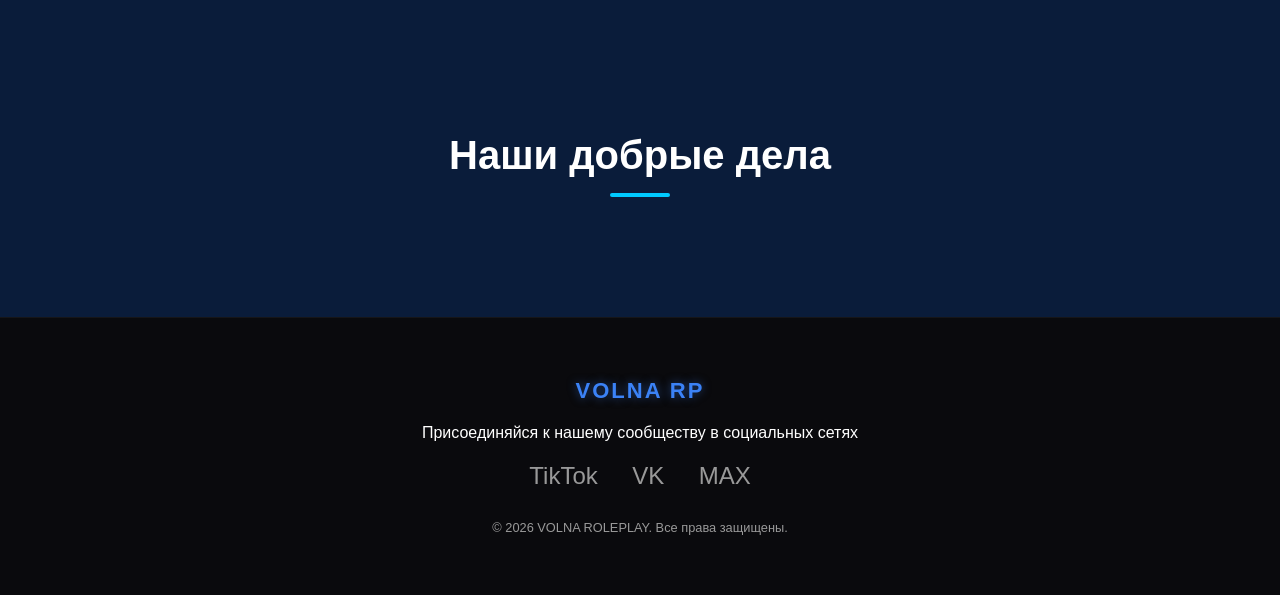
==== commit bf50d182: "Add files via upload" ====
--- a/index.html
+++ b/index.html
@@ -1,24 +1,34 @@
 <html lang="ru">
-  <head>
-    <link rel="stylesheet" href="style.css">
-    <meta charset="UTF-8" />
-    <meta name="viewport" content="width=device-width, initial-scale=1.0" />
-    <title>VOLNA RP — Твой путь в мире RolePlay</title>
-  </head>
-  <body>
-    <nav>
-      <div class="nav-container">
-        <a href="#" class="logo">VOLNA RP</a>
-        <div class="nav-links">
-          <a href="#about">О проекте</a>
-          <a href="#download">Скачать</a>
-          <a href="#rules">Правила</a>
-          <a href="#news">Новости</a>
-          <a href="#faq">FAQ</a>
-          <a href="#contacts">Контакты</a>
-        </div>
-      </div>
-    </nav>
+    <head>
+      <meta charset="UTF-8">
+        <meta name="viewport" content="width=device-width, initial-scale=1.0">
+          <title>VOLNA RP</title>
+    
+         <!-- ВОТ ЭТА СТРОЧКА ПОДКЛЮЧАЕТ ТВОИ СТИЛИ -->
+        <link rel="stylesheet" href="style.css">
+      </head>
+    <body>
+
+    <header>
+        <div class="logo">VOLNA RP</div>
+    
+        <!-- Кнопка три полоски -->
+        <button class="menu-btn" onclick="toggleMenu()">
+            <span></span>
+            <span></span>
+            <span></span>
+        </button>
+
+        <!-- Само меню -->
+        <nav class="nav-links" id="navLinks">
+            <a href="#about">О проекте</a>
+            <a href="#download">Скачать</a>
+            <a href="#rules">Правила</a>
+            <a href="#news">Новости</a>
+            <a href="#faq">FAQ</a>
+            <a href="#contacts">Контакты</a>
+        </nav>
+    </header>
 
     <section class="hero">
       <h1>VOLNA ROLEPLAY</h1>
@@ -286,5 +296,11 @@
         <div class="snow"></div>
         <div class="snow"></div>
     </div>
+    <script>
+      function toggleCustomMenu() {
+          const nav = document.getElementById('customNavLinks');
+          nav.classList.toggle('active');
+      }
+    </script>
   </body>
 </html>
--- a/style.css
+++ b/style.css
@@ -16,10 +16,9 @@
       }
 
       body {
-        background-color: var(--bg);
-        color: var(--text);
-        line-height: 1.6;
-        overflow-x: hidden;
+        background: transparent;
+        margin: 0;
+        padding: 0;
       }
 
       /* Navigation */
@@ -72,18 +71,28 @@
       }
 
       .hero {
-         height: 100vh;
-         /* ВОТ ТУТ ВСЁ В ОДНУ СТРОКУ: градиент, затемнение и картинка */
-         background: linear-gradient(to bottom, rgba(18, 18, 23, 0) 60%, rgba(18, 18, 23, 1) 100%), 
-                linear-gradient(rgba(18, 18, 23, 0.8), rgba(18, 18, 23, 0.95)), 
-                url('img/IMG_20261113_185410.jpg') center/cover no-repeat;
-    
-         display: flex;
-         flex-direction: column;
-         justify-content: center;
-         align-items: center;
-         text-align: center;
-         padding: 0 20px;
+       /* Высота баннера (можно 100vh, можно 80vh, чтобы видеть, что идет скролл) */
+        height: 100vh; 
+    
+        /* Картинка с затемнением */
+        background: 
+          /* Делаем переход от прозрачного к твоему темно-синему цвету */
+          linear-gradient(to bottom, rgba(10, 28, 58, 0.3) 0%, rgba(10, 28, 58, 0.8) 70%, #0a1c3a 100%),
+          url('img/IMG_20261113_185410.jpg') center/cover no-repeat;
+    
+          /* А прямо под background добавь эту строчку для сочности */
+        filter: saturate(1.3) contrast(1.1) brightness(1.1);
+    
+        /* Выравнивание контента по центру */
+        display: flex;
+        flex-direction: column;
+        justify-content: center;
+        align-items: center;
+        text-align: center;
+        padding: 0 20px;
+        
+        /* Убираем отступ сверху, чтобы шапка "прилипла" к картинке */
+        margin-top: 0; 
       }
 
       .hero h1 {
@@ -252,6 +261,7 @@
 
       html {
       scroll-behavior: smooth;
+      background-color: #0a1c3a;
       }
 
       /* ==========================================
@@ -417,4 +427,149 @@
 .snow:nth-child(28) { left: 83%; width: 5px; height: 5px; animation-duration: 10s; filter: blur(5px); }
 .snow:nth-child(29) { left: 86%; width: 9px; height: 9px; animation-duration: 9.5s; filter: blur(2px); }
 .snow:nth-child(30) { left: 89%; width: 7px; height: 7px; animation-duration: 6s; filter: blur(3px); }
-/* Остальные 10% экрана (от 89% до 100%) оставим пустыми, чтобы снег не был слишком плотным */+/* Остальные 10% экрана (от 89% до 100%) оставим пустыми, чтобы снег не был слишком плотным */
+
+/* --- ШАПКА В СТИЛЕ LIQUID GLASS --- */
+header {
+    display: flex;
+    justify-content: space-between;
+    align-items: center;
+    margin: 15px 20px; 
+    padding: 15px 25px;
+    background: rgba(255, 255, 255, 0.001);
+    backdrop-filter: blur(4px) !important; 
+    -webkit-backdrop-filter: blur(8px) !important;
+    border-radius: 20px; 
+    border: 1px solid rgba(255, 255, 255, 0.3); 
+    box-shadow: 0 10px 30px rgba(0, 0, 0, 0.5);
+    position: sticky;
+    top: 15px;
+    z-index: 100;
+}
+
+/* --- ГРАДИЕНТ ВНИЗУ КАРТИНКИ --- */
+.hero {
+    height: 100vh; 
+    background: 
+        linear-gradient(to bottom, rgba(10, 28, 58, 0.4) 0%, rgba(10, 28, 58, 0.9) 70%, #0a1c3a 100%),
+        url('img/IMG_20261113_185410.jpg') center/cover no-repeat;
+    display: flex;
+    flex-direction: column;
+    justify-content: center;
+    align-items: center;
+    text-align: center;
+    padding: 0 20px;
+}
+
+/* --- ЧИНИМ ЦВЕТ ТЕКСТА И ФОН САЙТА --- */
+body {
+    background-color: #0a1c3a;
+    color: white;
+    margin: 0;
+    padding: 0;
+    font-family: 'Segoe UI', sans-serif;
+}
+
+h1, h2, h3, p {
+    color: white; 
+}
+
+.logo {
+    font-size: 22px;
+    font-weight: 900;
+    color: #3b82f6; /* Голубой */
+    text-shadow: 0 0 10px rgba(59, 130, 246, 0.5);
+}
+
+/* --- КНОПКА ГАМБУРГЕР (Liquid Glass) --- */
+.menu-btn {
+    display: none; /* На ПК скрыта */
+    background: rgba(255, 255, 255, 0.1);
+    border: 1px solid rgba(255, 255, 255, 0.2);
+    border-radius: 12px;
+    padding: 8px 10px;
+    cursor: pointer;
+    flex-direction: column;
+    gap: 5px;
+    backdrop-filter: blur(10px);
+    -webkit-backdrop-filter: blur(10px);
+}
+
+.menu-btn span {
+    display: block;
+    width: 22px;
+    height: 2px;
+    background: white;
+    border-radius: 2px;
+    box-shadow: 0 0 5px rgba(255,255,255,0.5);
+}
+
+/* --- МЕНЮ НА ПК --- */
+.nav-links {
+    display: flex;
+    gap: 20px;
+}
+.nav-links a {
+    color: white;
+    text-decoration: none;
+    font-size: 14px;
+    transition: 0.3s;
+}
+.nav-links a:hover { color: #3b82f6; }
+
+/* --- МОБИЛЬНАЯ ВЕРСИЯ (ТЕЛЕФОНЫ) --- */
+@media (max-width: 768px) {
+    .menu-btn { display: flex; }
+
+    .nav-links {
+        position: fixed;
+        top: 15px; /* Отступ сверху */
+        right: -110%; /* Скрыто справа */
+        width: 260px;
+        height: auto;
+        max-height: 90vh;
+        
+        /* ЖИДКОЕ СТЕКЛО ДЛЯ ВСЕГО МЕНЮ */
+        background: rgba(10, 28, 58, 0.6); 
+        backdrop-filter: blur(25px); 
+        -webkit-backdrop-filter: blur(25px);
+        
+        /* ЗАКРУГЛЕННЫЕ КРАЯ */
+        border-radius: 25px; 
+        border: 1px solid rgba(255, 255, 255, 0.2); 
+        box-shadow: -10px 10px 30px rgba(0, 0, 0, 0.6); 
+        
+        flex-direction: column;
+        padding: 20px;
+        transition: right 0.3s ease;
+        z-index: 105;
+        overflow-y: auto;
+    }
+
+    .nav-links.active {
+        right: 15px; /* Выезжает с отступом от края */
+    }
+    
+    .nav-links a {
+        font-size: 18px;
+        padding: 12px 15px;
+        border-bottom: 1px solid rgba(255,255,255,0.1);
+        
+        /* ЗАКРУГЛЕННЫЕ КРАЯ У ССЫЛОК */
+        border-radius: 15px; 
+        margin-bottom: 8px;
+        transition: 0.3s;
+    }
+    
+    .nav-links a:last-child { border-bottom: none; }
+    .nav-links a:active { background: rgba(255,255,255,0.15); }
+}
+
+/* --- ПРИНУДИТЕЛЬНЫЙ ГРАДИЕНТ --- */
+.hero {
+    background-image: 
+        linear-gradient(to bottom, rgba(10, 28, 58, 0.2) 0%, rgba(10, 28, 58, 0.8) 70%, #0a1c3a 100%),
+        url('img/IMG_20261113_185410.jpg') !important;
+    background-size: cover !important;
+    background-position: center !important;
+}
